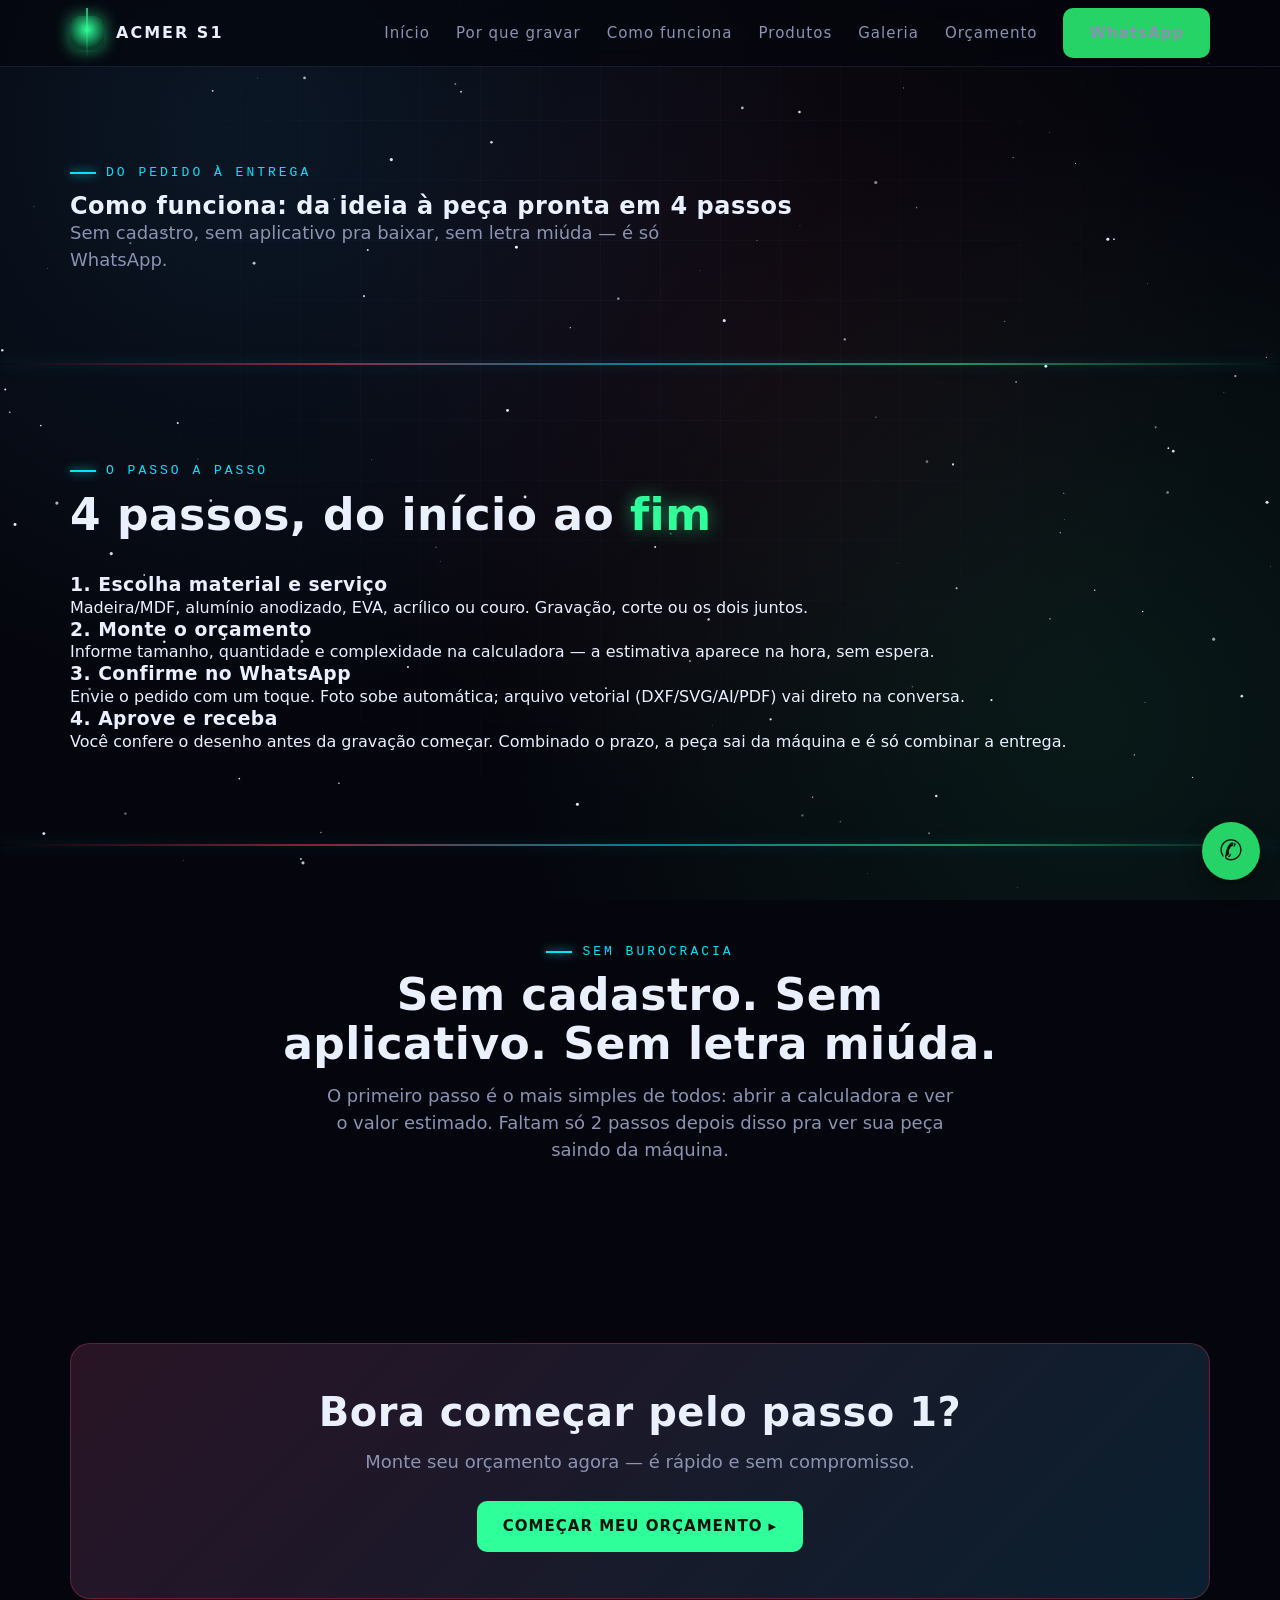
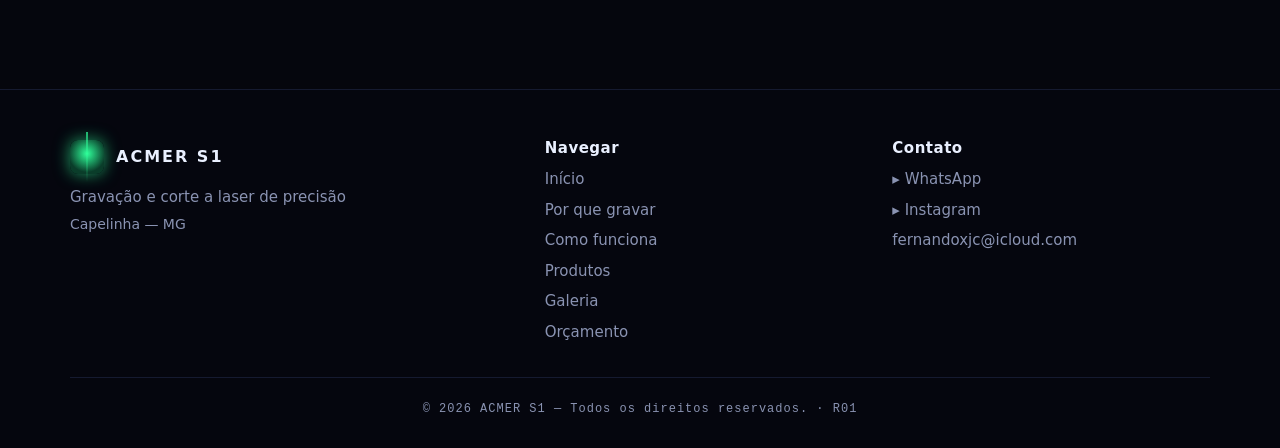
==== como-funciona.html @ 7b345555 "Site laser R01 - site multipagina com copy persuasivo Separa o orcamento (calculadora + formulario +" ====
<!DOCTYPE html>
<html lang="pt-BR">
<head>
  <meta charset="UTF-8">
  <meta name="viewport" content="width=device-width, initial-scale=1.0">

  <meta http-equiv="Content-Security-Policy" content="
    default-src 'self';
    script-src 'self';
    style-src 'self' 'unsafe-inline' https://fonts.googleapis.com;
    font-src 'self' https://fonts.gstatic.com;
    img-src 'self' data: https:;
    connect-src 'self' https://api.imgbb.com;
    form-action 'self' https://wa.me;
    base-uri 'self';
    object-src 'none';
  ">
  <meta name="referrer" content="no-referrer">

  <title>Como funciona o pedido — ACMER S1</title>
  <meta name="description" content="Do material escolhido à peça pronta em 4 passos, tudo pelo WhatsApp: sem cadastro, sem aplicativo pra baixar. Veja como pedir sua gravação a laser.">
  <link rel="canonical" href="https://fdrtech1.github.io/site-laser-acmer/como-funciona.html">

  <link rel="manifest" href="manifest.json">
  <meta name="theme-color" content="#05060d">
  <link rel="apple-touch-icon" href="images/icons/icon-192.png">
  <meta name="apple-mobile-web-app-capable" content="yes">
  <meta name="apple-mobile-web-app-status-bar-style" content="black-translucent">
  <meta name="apple-mobile-web-app-title" content="ACMER S1">

  <link rel="preconnect" href="https://fonts.googleapis.com">
  <link rel="preconnect" href="https://fonts.gstatic.com" crossorigin>
  <link href="https://fonts.googleapis.com/css2?family=Rajdhani:wght@400;600;700&family=Share+Tech+Mono&display=swap" rel="stylesheet">

  <link rel="stylesheet" href="css/styles.css">
</head>
<body>

  <canvas id="space-canvas" aria-hidden="true"></canvas>
  <div class="grid-overlay" aria-hidden="true"></div>

  <header class="nav">
    <div class="container nav-inner">
      <a class="brand" href="index.html">
        <span class="logo-mark" aria-hidden="true"></span>
        <span data-brand>ACMER S1</span>
      </a>
      <nav class="nav-links" aria-label="Menu principal">
        <a href="index.html">Início</a>
        <a href="o-problema.html">Por que gravar</a>
        <a href="como-funciona.html">Como funciona</a>
        <a href="produtos.html">Produtos</a>
        <a href="galeria.html">Galeria</a>
        <a href="orcamento.html">Orçamento</a>
        <a class="btn btn-whats" data-wa-link data-wa-msg="Olá! Vim pelo site e quero um orçamento de gravação a laser.">WhatsApp</a>
      </nav>
      <button class="nav-toggle" aria-label="Abrir menu">☰</button>
    </div>
  </header>

  <!-- ============================ CABEÇALHO DA PÁGINA ============================ -->
  <section class="page-head">
    <div class="container">
      <span class="section-eyebrow reveal">Do pedido à entrega</span>
      <h1 class="reveal">Como funciona: da ideia à peça pronta em 4 passos</h1>
      <p class="lead reveal">Sem cadastro, sem aplicativo pra baixar, sem letra miúda — é só WhatsApp.</p>
    </div>
  </section>

  <div class="beam-divider"></div>

  <!-- ============================ PASSOS ============================ -->
  <section id="passos">
    <div class="container">
      <span class="section-eyebrow reveal">O passo a passo</span>
      <h2 class="section-title reveal">4 passos, do início ao <span class="accent">fim</span></h2>
      <div class="steps" style="margin-top:36px">
        <div class="step reveal">
          <h3>1. Escolha material e serviço</h3>
          <p>Madeira/MDF, alumínio anodizado, EVA, acrílico ou couro. Gravação, corte ou os dois juntos.</p>
        </div>
        <div class="step reveal">
          <h3>2. Monte o orçamento</h3>
          <p>Informe tamanho, quantidade e complexidade na calculadora — a estimativa aparece na hora, sem espera.</p>
        </div>
        <div class="step reveal">
          <h3>3. Confirme no WhatsApp</h3>
          <p>Envie o pedido com um toque. Foto sobe automática; arquivo vetorial (DXF/SVG/AI/PDF) vai direto na conversa.</p>
        </div>
        <div class="step reveal">
          <h3>4. Aprove e receba</h3>
          <p>Você confere o desenho antes da gravação começar. Combinado o prazo, a peça sai da máquina e é só combinar a entrega.</p>
        </div>
      </div>
    </div>
  </section>

  <div class="beam-divider"></div>

  <!-- ============================ SEM ATRITO ============================ -->
  <section id="sem-atrito">
    <div class="container" style="max-width:800px;text-align:center">
      <span class="section-eyebrow reveal" style="justify-content:center">Sem burocracia</span>
      <h2 class="section-title reveal">Sem cadastro. Sem aplicativo. Sem letra miúda.</h2>
      <p class="lead reveal" style="margin:0 auto">O primeiro passo é o mais simples de todos: abrir a calculadora e ver o valor estimado. Faltam só 2 passos depois disso pra ver sua peça saindo da máquina.</p>
    </div>
  </section>

  <!-- ============================ CTA FINAL ============================ -->
  <section id="cta-final">
    <div class="container">
      <div class="lote-hero reveal" style="text-align:center">
        <h2>Bora começar pelo <span class="glow-green">passo 1</span>?</h2>
        <p class="lead" style="margin:14px auto 26px">Monte seu orçamento agora — é rápido e sem compromisso.</p>
        <a class="btn btn-primary" href="orcamento.html#orcamento">COMEÇAR MEU ORÇAMENTO ▸</a>
      </div>
    </div>
  </section>

  <footer>
    <div class="container">
      <div class="foot-grid">
        <div>
          <div class="brand" style="margin-bottom:12px"><span class="logo-mark" aria-hidden="true"></span><span data-brand>ACMER S1</span></div>
          <p style="color:var(--ink-dim);font-size:15px" data-slogan>Gravação e corte a laser de precisão</p>
          <p style="color:var(--ink-dim);font-size:14px;margin-top:6px" data-cidade>Capelinha — MG</p>
        </div>
        <div>
          <h3 style="font-size:15px;margin-bottom:8px">Navegar</h3>
          <a href="index.html">Início</a><a href="o-problema.html">Por que gravar</a><a href="como-funciona.html">Como funciona</a><a href="produtos.html">Produtos</a><a href="galeria.html">Galeria</a><a href="orcamento.html">Orçamento</a>
        </div>
        <div>
          <h3 style="font-size:15px;margin-bottom:8px">Contato</h3>
          <a data-wa-link data-wa-msg="Olá! Vim pelo site.">▸ WhatsApp</a>
          <a data-insta>▸ Instagram</a>
          <a data-email></a>
        </div>
      </div>
      <div class="foot-bottom">© <span data-ano>2026</span> <span data-brand>ACMER S1</span> — Todos os direitos reservados. · R01</div>
    </div>
  </footer>

  <a class="fab-whats" data-wa-link data-wa-msg="Olá! Vim pelo site e quero um orçamento." aria-label="Falar no WhatsApp">✆</a>

  <div class="pwa-toast" id="pwa-toast">
    <span>📲 Instale o app da <b data-brand>ACMER S1</b> no seu celular.</span>
    <button id="pwa-install">Instalar</button>
    <button class="x" id="pwa-close" aria-label="Fechar">✕</button>
  </div>

  <script src="js/config.js"></script>
  <script src="js/effects.js"></script>
  <script src="js/nav.js"></script>
  <script src="js/tilt3d.js"></script>
  <script src="js/main.js"></script>
</body>
</html>
---- css/styles.css ----
/* =============================================================================
   STYLES.CSS — TEMA LASER SCI-FI (100% original, sem marcas de terceiros)
   Paleta: espaço sideral escuro + glow verde/vermelho/azul laser.
   Todas as animações respeitam prefers-reduced-motion (ver fim do arquivo).
   ============================================================================= */

/* ---------- VARIÁVEIS DE COR (edite aqui pra recolorir o site todo) ---------- */
:root {
  --bg-deep: #05060d;         /* fundo espaço profundo */
  --bg-panel: #0b0f1e;        /* painéis/cards */
  --bg-panel-2: #10152a;      /* cards hover */
  --laser-green: #2fff9a;     /* verde laser */
  --laser-red: #ff3b5c;       /* vermelho laser */
  --laser-blue: #3fa9ff;      /* azul laser */
  --laser-cyan: #00e5ff;      /* ciano */
  --ink: #eaf0ff;             /* texto principal */
  --ink-dim: #8a93b2;         /* texto secundário */
  --line: rgba(120,150,255,.14);
  --radius: 14px;
  --maxw: 1180px;
  --font-mono: "Share Tech Mono", ui-monospace, "SFMono-Regular", Menlo, monospace;
  --font-body: "Rajdhani", system-ui, -apple-system, Segoe UI, Roboto, sans-serif;
}

/* ---------- RESET BÁSICO ---------- */
*, *::before, *::after { box-sizing: border-box; margin: 0; padding: 0; }
html { scroll-behavior: smooth; }
body {
  font-family: var(--font-body);
  background: var(--bg-deep);
  color: var(--ink);
  line-height: 1.5;
  overflow-x: hidden;
  -webkit-font-smoothing: antialiased;
}
a { color: inherit; text-decoration: none; }
img { max-width: 100%; display: block; }
button { font-family: inherit; cursor: pointer; }

/* ---------- FUNDO ESPACIAL FIXO (canvas de partículas fica atrás) ---------- */
#space-canvas {
  position: fixed; inset: 0; z-index: -2;
  width: 100%; height: 100%;
  background:
    radial-gradient(circle at 20% 15%, rgba(63,169,255,.10), transparent 45%),
    radial-gradient(circle at 85% 80%, rgba(47,255,154,.08), transparent 45%),
    radial-gradient(circle at 60% 40%, rgba(255,59,92,.06), transparent 50%),
    var(--bg-deep);
}
/* grade sutil de "energia" sobre o fundo */
.grid-overlay {
  position: fixed; inset: 0; z-index: -1; pointer-events: none;
  background-image:
    linear-gradient(rgba(120,150,255,.045) 1px, transparent 1px),
    linear-gradient(90deg, rgba(120,150,255,.045) 1px, transparent 1px);
  background-size: 60px 60px;
  mask-image: radial-gradient(circle at 50% 30%, black, transparent 85%);
}

/* ---------- LAYOUT ---------- */
.container { max-width: var(--maxw); margin: 0 auto; padding: 0 20px; }
section { padding: 90px 0; position: relative; }
.section-eyebrow {
  font-family: var(--font-mono); font-size: 13px; letter-spacing: 3px;
  color: var(--laser-cyan); text-transform: uppercase; margin-bottom: 10px;
  display: inline-flex; align-items: center; gap: 10px;
}
.section-eyebrow::before { content: ""; width: 26px; height: 2px; background: var(--laser-cyan); box-shadow: 0 0 10px var(--laser-cyan); }
h1, h2, h3 { font-weight: 700; letter-spacing: .5px; line-height: 1.1; }
h2.section-title { font-size: clamp(28px, 4vw, 44px); margin-bottom: 14px; }
.section-title .accent { color: var(--laser-green); text-shadow: 0 0 18px rgba(47,255,154,.5); }
.lead { color: var(--ink-dim); max-width: 640px; font-size: 18px; }

/* feixe divisor de seções */
.beam-divider {
  height: 2px; width: 100%;
  background: linear-gradient(90deg, transparent, var(--laser-red), var(--laser-cyan), var(--laser-green), transparent);
  box-shadow: 0 0 14px rgba(0,229,255,.5);
  opacity: .55;
}

/* ---------- HEADER / NAV ---------- */
header.nav {
  position: sticky; top: 0; z-index: 50;
  backdrop-filter: blur(10px);
  background: rgba(5,6,13,.72);
  border-bottom: 1px solid var(--line);
}
.nav-inner { display: flex; align-items: center; justify-content: space-between; height: 66px; }
.brand { display: flex; align-items: center; gap: 12px; font-weight: 700; letter-spacing: 2px; }
.brand .logo-mark {
  width: 34px; height: 34px; border-radius: 8px; position: relative;
  background: radial-gradient(circle at 50% 40%, var(--laser-green), #0a3d2a 70%);
  box-shadow: 0 0 16px rgba(47,255,154,.6);
}
.brand .logo-mark::after {
  content: ""; position: absolute; left: 50%; top: -8px; width: 2px; height: 50px;
  transform: translateX(-50%);
  background: linear-gradient(var(--laser-green), transparent);
  opacity: .7;
}
.nav-links { display: flex; gap: 26px; align-items: center; }
.nav-links a { color: var(--ink-dim); font-size: 15px; letter-spacing: 1px; transition: color .2s; }
.nav-links a:hover { color: var(--laser-green); }
.nav-toggle { display: none; background: none; border: 1px solid var(--line); color: var(--ink); width: 42px; height: 38px; border-radius: 8px; font-size: 20px; }

/* ---------- BOTÕES COM PULSO DE LUZ ---------- */
.btn {
  display: inline-flex; align-items: center; gap: 10px; justify-content: center;
  font-weight: 700; letter-spacing: 1px; font-size: 15px;
  padding: 14px 26px; border: none; border-radius: 10px; position: relative;
  transition: transform .15s ease, box-shadow .25s ease;
}
.btn:active { transform: scale(.97); }
.btn-primary { background: var(--laser-green); color: #04120b; box-shadow: 0 0 0 rgba(47,255,154,.6); animation: pulseGreen 2.6s infinite; }
.btn-primary:hover { box-shadow: 0 0 28px rgba(47,255,154,.8); }
.btn-whats { background: #25d366; color: #04120b; box-shadow: 0 0 0 rgba(37,211,102,.6); animation: pulseWhats 2.6s infinite; }
.btn-whats:hover { box-shadow: 0 0 28px rgba(37,211,102,.85); }
.btn-ghost { background: transparent; color: var(--ink); border: 1px solid var(--line); }
.btn-ghost:hover { border-color: var(--laser-cyan); color: var(--laser-cyan); box-shadow: 0 0 18px rgba(0,229,255,.3); }

@keyframes pulseGreen { 0%,100% { box-shadow: 0 0 0 rgba(47,255,154,.0);} 50% { box-shadow: 0 0 22px rgba(47,255,154,.55);} }
@keyframes pulseWhats { 0%,100% { box-shadow: 0 0 0 rgba(37,211,102,.0);} 50% { box-shadow: 0 0 22px rgba(37,211,102,.6);} }

/* ---------- HERO ---------- */
.hero { min-height: 92vh; display: flex; align-items: center; position: relative; overflow: hidden; padding-top: 40px; }
.hero-grid { display: grid; grid-template-columns: 1.15fr .85fr; gap: 50px; align-items: center; }
.hero h1 { font-size: clamp(38px, 6.4vw, 74px); }
.hero h1 .glow-green { color: var(--laser-green); text-shadow: 0 0 30px rgba(47,255,154,.55); }
.hero h1 .glow-red { color: var(--laser-red); text-shadow: 0 0 30px rgba(255,59,92,.5); }
.hero p.lead { margin: 22px 0 30px; }
.hero-cta { display: flex; gap: 16px; flex-wrap: wrap; }
.hero-specs { display: flex; gap: 26px; margin-top: 40px; flex-wrap: wrap; }
.spec { font-family: var(--font-mono); }
.spec .v { font-size: 22px; color: var(--laser-cyan); text-shadow: 0 0 12px rgba(0,229,255,.4); }
.spec .l { font-size: 12px; color: var(--ink-dim); letter-spacing: 1px; }

/* moldura do visual do hero */
.hero-visual {
  position: relative; aspect-ratio: 1/1; border-radius: 20px; overflow: hidden;
  border: 1px solid var(--line);
  background: linear-gradient(145deg, #0a1024, #060810);
  box-shadow: 0 0 60px rgba(63,169,255,.12), inset 0 0 60px rgba(0,0,0,.6);
}
.hero-visual img { width: 100%; height: 100%; object-fit: cover; opacity: .9; }
.hero-visual .scanner {
  position: absolute; left: 0; right: 0; height: 3px;
  background: linear-gradient(90deg, transparent, var(--laser-red), transparent);
  box-shadow: 0 0 18px var(--laser-red);
  animation: scan 3.4s ease-in-out infinite;
}
@keyframes scan { 0%,100% { top: 6%; } 50% { top: 94%; } }

/* ---------- CARDS GENÉRICOS ---------- */
.grid { display: grid; gap: 22px; }
.grid-3 { grid-template-columns: repeat(3, 1fr); }
.grid-4 { grid-template-columns: repeat(4, 1fr); }
.card {
  background: var(--bg-panel); border: 1px solid var(--line); border-radius: var(--radius);
  padding: 22px; transition: transform .2s, border-color .2s, box-shadow .2s;
  position: relative; overflow: hidden;
}
.card:hover { transform: translateY(-4px); border-color: rgba(47,255,154,.4); box-shadow: 0 12px 34px rgba(0,0,0,.5), 0 0 22px rgba(47,255,154,.12); }
.card .card-ico { font-size: 26px; margin-bottom: 12px; }
.card h3 { font-size: 19px; margin-bottom: 8px; }
.card p { color: var(--ink-dim); font-size: 15px; }

/* ---------- CATÁLOGO ---------- */
.produto {
  background: var(--bg-panel); border: 1px solid var(--line); border-radius: var(--radius);
  overflow: hidden; display: flex; flex-direction: column; transition: transform .2s, box-shadow .2s, border-color .2s;
}
.produto:hover { transform: translateY(-5px); border-color: rgba(0,229,255,.4); box-shadow: 0 14px 40px rgba(0,0,0,.55), 0 0 24px rgba(0,229,255,.12); }
.produto .thumb { aspect-ratio: 4/3; overflow: hidden; position: relative; }
.produto .thumb img { width: 100%; height: 100%; object-fit: cover; transition: transform .4s; }
.produto:hover .thumb img { transform: scale(1.06); }
.produto .tag-mat {
  position: absolute; top: 10px; left: 10px; font-family: var(--font-mono); font-size: 11px;
  letter-spacing: 1px; padding: 4px 10px; border-radius: 20px; color: var(--laser-cyan);
  background: rgba(5,6,13,.75); border: 1px solid rgba(0,229,255,.35);
}
.produto .body { padding: 18px; display: flex; flex-direction: column; gap: 8px; flex: 1; }
.produto h3 { font-size: 18px; }
.produto .desc { color: var(--ink-dim); font-size: 14px; flex: 1; }
.produto .preco { font-family: var(--font-mono); color: var(--laser-green); font-size: 20px; margin-top: 6px; }
.produto .preco small { color: var(--ink-dim); font-size: 12px; display: block; font-family: var(--font-body); }

/* ---------- GALERIA ---------- */
.galeria { display: grid; grid-template-columns: repeat(3, 1fr); gap: 16px; }
.galeria .g-item { position: relative; border-radius: 12px; overflow: hidden; cursor: pointer; border: 1px solid var(--line); aspect-ratio: 4/3; }
.galeria .g-item img { width: 100%; height: 100%; object-fit: cover; transition: transform .4s; }
.galeria .g-item:hover img { transform: scale(1.08); }
.galeria .g-cap {
  position: absolute; inset: auto 0 0 0; padding: 14px 12px 10px;
  background: linear-gradient(transparent, rgba(5,6,13,.9));
  font-size: 13px; opacity: 0; transform: translateY(8px); transition: .25s;
}
.galeria .g-item:hover .g-cap { opacity: 1; transform: translateY(0); }
.galeria .g-cap .mat { color: var(--laser-cyan); font-family: var(--font-mono); font-size: 11px; letter-spacing: 1px; }

/* lightbox */
.lightbox { position: fixed; inset: 0; z-index: 100; background: rgba(3,4,10,.94); display: none; align-items: center; justify-content: center; padding: 20px; }
.lightbox.open { display: flex; }
.lightbox img { max-width: 90vw; max-height: 78vh; border-radius: 10px; border: 1px solid var(--line); box-shadow: 0 0 40px rgba(0,229,255,.25); }
.lightbox .lb-cap { position: absolute; bottom: 30px; left: 0; right: 0; text-align: center; color: var(--ink); }
.lightbox .lb-cap .mat { color: var(--laser-cyan); font-family: var(--font-mono); font-size: 12px; }
.lightbox .lb-close, .lightbox .lb-nav { position: absolute; background: rgba(255,255,255,.08); border: 1px solid var(--line); color: #fff; width: 48px; height: 48px; border-radius: 50%; font-size: 22px; display: flex; align-items: center; justify-content: center; }
.lightbox .lb-close { top: 20px; right: 20px; }
.lightbox .lb-nav.prev { left: 16px; top: 50%; transform: translateY(-50%); }
.lightbox .lb-nav.next { right: 16px; top: 50%; transform: translateY(-50%); }

/* ---------- CALCULADORA ---------- */
.calc-wrap { display: grid; grid-template-columns: 1fr .8fr; gap: 26px; align-items: start; }
.panel { background: var(--bg-panel); border: 1px solid var(--line); border-radius: var(--radius); padding: 26px; }
.field { margin-bottom: 18px; }
.field label { display: block; font-size: 13px; letter-spacing: 1px; color: var(--ink-dim); margin-bottom: 8px; text-transform: uppercase; font-family: var(--font-mono); }
.field input, .field select, .field textarea {
  width: 100%; background: #070a16; border: 1px solid var(--line); color: var(--ink);
  padding: 12px 14px; border-radius: 9px; font-size: 15px; font-family: inherit; transition: border-color .2s, box-shadow .2s;
}
.field input:focus, .field select:focus, .field textarea:focus { outline: none; border-color: var(--laser-green); box-shadow: 0 0 0 3px rgba(47,255,154,.12); }
.field .row2 { display: grid; grid-template-columns: 1fr 1fr; gap: 12px; }
.field-check { display: flex; align-items: center; gap: 10px; }
.field-check input { width: auto; }

/* resultado da calculadora — painel "display de laser" */
.calc-result { position: sticky; top: 84px; }
.result-box {
  background: linear-gradient(160deg, #08122a, #060912); border: 1px solid rgba(47,255,154,.3);
  border-radius: var(--radius); padding: 26px; box-shadow: 0 0 30px rgba(47,255,154,.1);
}
.result-box .r-label { font-family: var(--font-mono); font-size: 12px; letter-spacing: 2px; color: var(--ink-dim); }
.result-box .r-price { font-size: 40px; font-weight: 700; color: var(--laser-green); text-shadow: 0 0 22px rgba(47,255,154,.5); margin: 6px 0; font-family: var(--font-mono); }
.result-box .r-range { color: var(--ink-dim); font-size: 14px; }
.result-breakdown { margin-top: 18px; border-top: 1px solid var(--line); padding-top: 16px; font-size: 14px; }
.result-breakdown .rb { display: flex; justify-content: space-between; padding: 5px 0; color: var(--ink-dim); }
.result-breakdown .rb b { color: var(--ink); font-family: var(--font-mono); }
.badge-lote { display: inline-block; margin-top: 10px; font-family: var(--font-mono); font-size: 12px; color: var(--laser-cyan); background: rgba(0,229,255,.08); border: 1px solid rgba(0,229,255,.3); padding: 4px 10px; border-radius: 20px; }

/* ---------- SEÇÃO PEDIDOS EM LOTE (destaque) ---------- */
.lote-hero {
  background: linear-gradient(135deg, rgba(255,59,92,.12), rgba(0,229,255,.08)), var(--bg-panel);
  border: 1px solid rgba(255,59,92,.3); border-radius: 20px; padding: 46px;
  position: relative; overflow: hidden; text-align: center;
}
.lote-hero h2 { font-size: clamp(26px, 4vw, 40px); margin-bottom: 12px; }
.lote-hero .glow-red { color: var(--laser-red); text-shadow: 0 0 24px rgba(255,59,92,.5); }
.lote-feats { display: flex; gap: 30px; justify-content: center; flex-wrap: wrap; margin: 26px 0 30px; }
.lote-feats .lf { font-family: var(--font-mono); }
.lote-feats .lf .v { font-size: 26px; color: var(--laser-green); }
.lote-feats .lf .l { font-size: 12px; color: var(--ink-dim); }

/* ---------- FORMULÁRIO / UPLOAD ---------- */
.dropzone {
  border: 2px dashed var(--line); border-radius: 12px; padding: 26px; text-align: center;
  color: var(--ink-dim); transition: border-color .2s, background .2s; cursor: pointer;
}
.dropzone.drag { border-color: var(--laser-green); background: rgba(47,255,154,.05); }
.dropzone .preview { max-height: 140px; margin: 10px auto 0; border-radius: 8px; }
.dropzone .status { font-family: var(--font-mono); font-size: 12px; margin-top: 8px; }
.msg-err { color: var(--laser-red); font-size: 13px; margin-top: 6px; }
.msg-ok { color: var(--laser-green); font-size: 13px; margin-top: 6px; }
.hint { font-size: 13px; color: var(--ink-dim); background: rgba(0,229,255,.05); border: 1px solid rgba(0,229,255,.18); border-radius: 10px; padding: 12px 14px; margin: 14px 0; }
.hint b { color: var(--laser-cyan); }

/* ---------- FAQ / DEPOIMENTOS ---------- */
.faq-item { border-bottom: 1px solid var(--line); }
.faq-q { width: 100%; text-align: left; background: none; border: none; color: var(--ink); font-size: 17px; font-weight: 600; padding: 18px 0; display: flex; justify-content: space-between; gap: 12px; }
.faq-q .plus { color: var(--laser-green); transition: transform .2s; }
.faq-item.open .faq-q .plus { transform: rotate(45deg); }
.faq-a { max-height: 0; overflow: hidden; transition: max-height .3s ease; color: var(--ink-dim); font-size: 15px; }
.faq-item.open .faq-a { max-height: 320px; padding-bottom: 18px; }
.depo { display: grid; grid-template-columns: repeat(3, 1fr); gap: 20px; }
.depo .card p { color: var(--ink); font-style: italic; }
.depo .card .who { color: var(--laser-cyan); font-family: var(--font-mono); font-size: 13px; margin-top: 12px; }

/* ---------- SOBRE ---------- */
.sobre-grid { display: grid; grid-template-columns: .8fr 1.2fr; gap: 40px; align-items: center; }
.sobre-photo { border-radius: 16px; overflow: hidden; border: 1px solid var(--line); box-shadow: 0 0 40px rgba(63,169,255,.12); }

/* ---------- FOOTER ---------- */
footer { border-top: 1px solid var(--line); padding: 50px 0 30px; background: rgba(6,8,16,.6); }
.foot-grid { display: grid; grid-template-columns: 1.4fr 1fr 1fr; gap: 30px; margin-bottom: 30px; }
.foot-grid a { color: var(--ink-dim); font-size: 15px; display: block; padding: 4px 0; }
.foot-grid a:hover { color: var(--laser-green); }
.foot-bottom { text-align: center; color: var(--ink-dim); font-family: var(--font-mono); font-size: 12px; letter-spacing: 1px; border-top: 1px solid var(--line); padding-top: 22px; }

/* ---------- REVEAL NO SCROLL ("corte a laser" revela o conteúdo) ---------- */
.reveal { opacity: 0; transform: translateY(28px); transition: opacity .7s ease, transform .7s ease; }
.reveal.visible { opacity: 1; transform: translateY(0); }
/* variante que revela como se um laser cortasse (clip) */
.reveal-cut { clip-path: inset(0 100% 0 0); transition: clip-path .9s cubic-bezier(.2,.8,.2,1), opacity .5s; opacity: .4; }
.reveal-cut.visible { clip-path: inset(0 0 0 0); opacity: 1; }

/* botão flutuante WhatsApp */
.fab-whats {
  position: fixed; right: 20px; bottom: 20px; z-index: 60; width: 58px; height: 58px; border-radius: 50%;
  background: #25d366; color: #04120b; display: flex; align-items: center; justify-content: center;
  font-size: 28px; box-shadow: 0 6px 20px rgba(0,0,0,.4); animation: pulseWhats 2.6s infinite;
}

/* toast de PWA / avisos */
.pwa-toast { position: fixed; left: 50%; bottom: 24px; transform: translateX(-50%); z-index: 80;
  background: var(--bg-panel-2); border: 1px solid rgba(47,255,154,.4); border-radius: 12px; padding: 14px 18px;
  display: none; align-items: center; gap: 14px; box-shadow: 0 10px 30px rgba(0,0,0,.5); max-width: 92vw; }
.pwa-toast.show { display: flex; }
.pwa-toast button { background: var(--laser-green); color: #04120b; border: none; padding: 8px 14px; border-radius: 8px; font-weight: 700; }
.pwa-toast .x { background: none; color: var(--ink-dim); border: none; font-size: 18px; }

/* ---------- RESPONSIVO ---------- */
@media (max-width: 900px) {
  .hero-grid, .calc-wrap, .sobre-grid { grid-template-columns: 1fr; }
  .grid-3, .grid-4, .galeria, .depo { grid-template-columns: repeat(2, 1fr); }
  .nav-links { display: none; position: absolute; top: 66px; left: 0; right: 0; flex-direction: column; background: rgba(5,6,13,.97); padding: 20px; border-bottom: 1px solid var(--line); }
  .nav-links.open { display: flex; }
  .nav-toggle { display: block; }
  .calc-result { position: static; }
  .hero-visual { max-width: 420px; margin: 0 auto; }
}
@media (max-width: 560px) {
  .grid-3, .grid-4, .galeria, .depo { grid-template-columns: 1fr; }
  section { padding: 60px 0; }
  .lote-hero { padding: 30px 20px; }
}

/* =============================================================================
   ACESSIBILIDADE — RESPEITA prefers-reduced-motion
   Se o usuário pede menos movimento, desligamos animações/scanner/pulsos.
   ============================================================================= */
@media (prefers-reduced-motion: reduce) {
  html { scroll-behavior: auto; }
  *, *::before, *::after {
    animation-duration: .001ms !important; animation-iteration-count: 1 !important;
    transition-duration: .001ms !important;
  }
  .hero-visual .scanner { display: none; }
  .reveal, .reveal-cut { opacity: 1 !important; transform: none !important; clip-path: none !important; }
}
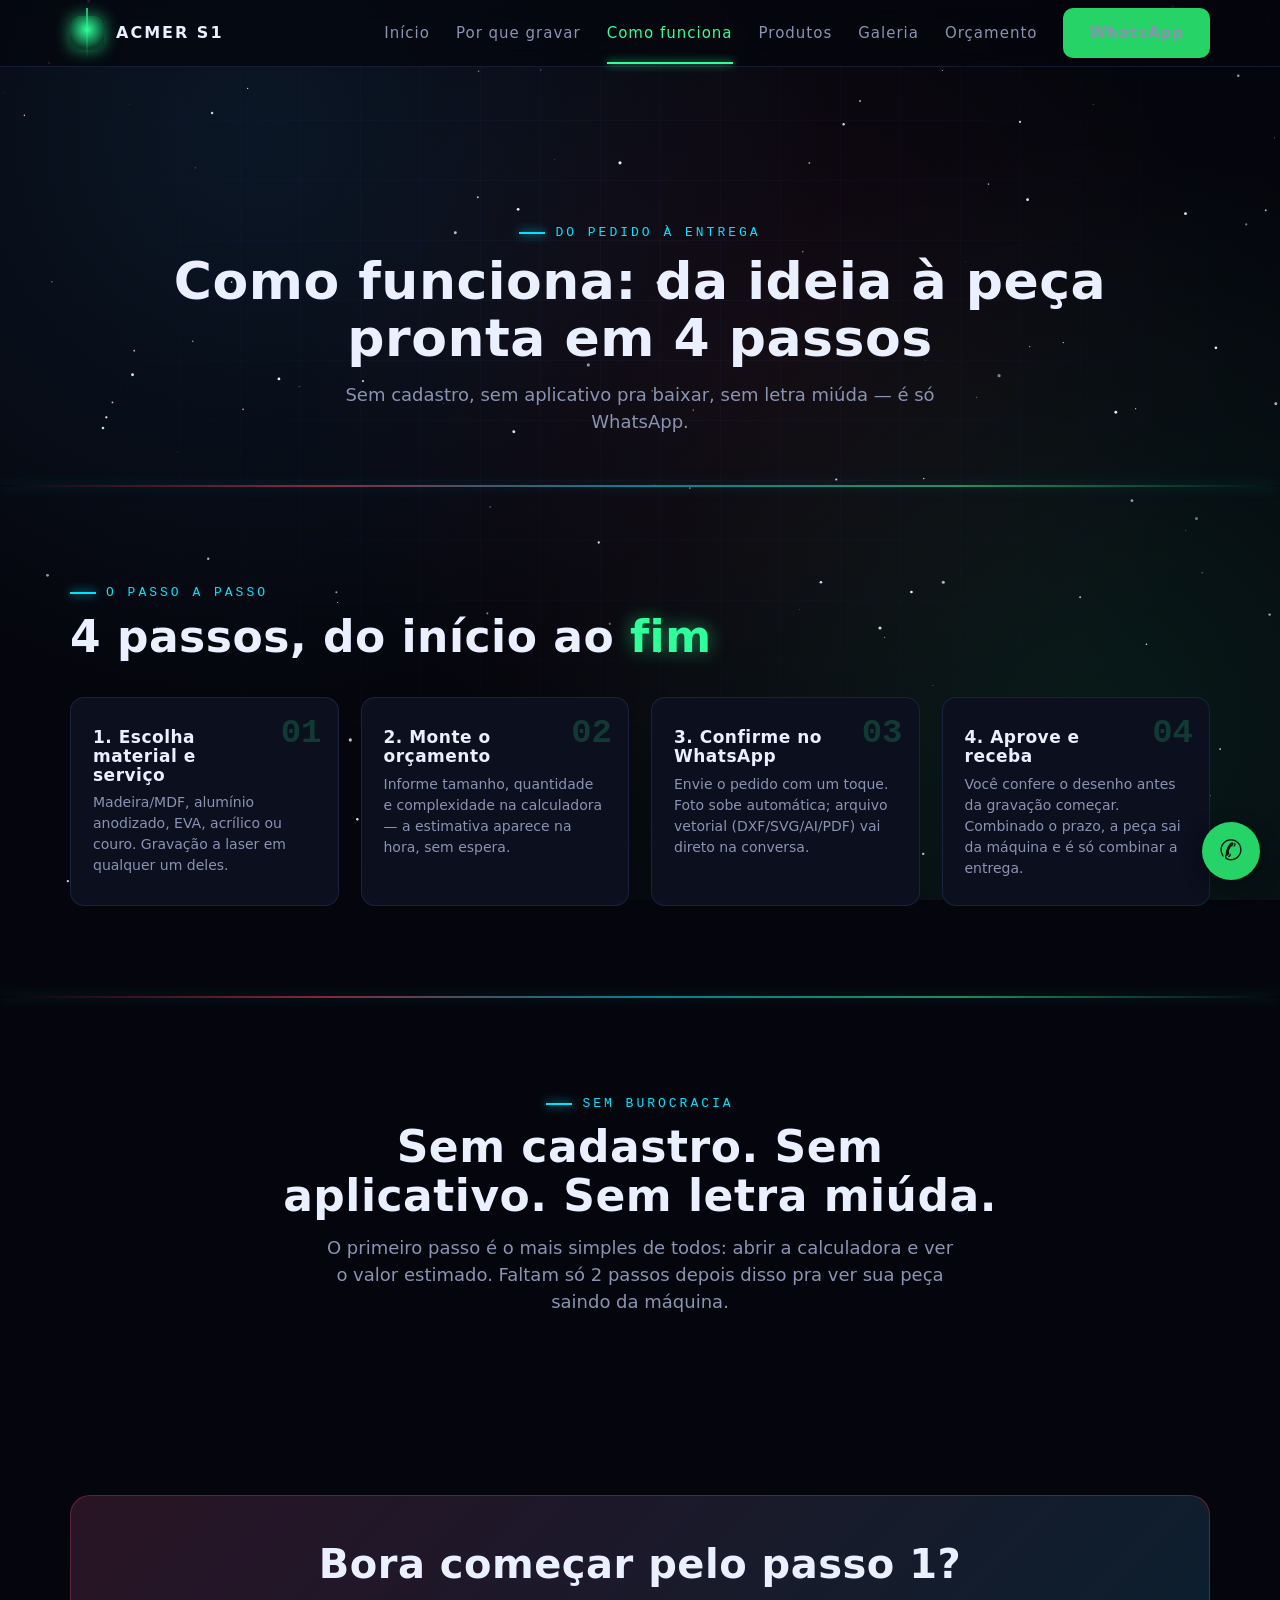
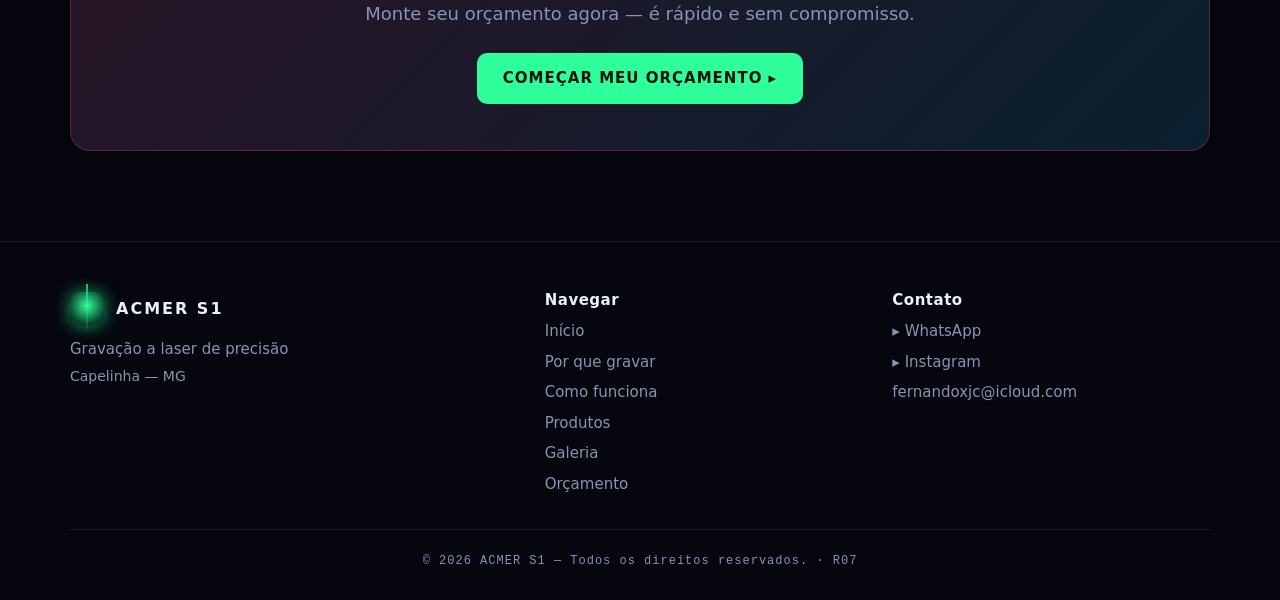
==== commit 34f480a7: "Site laser R07 - remove "corte" do site (maquina so grava) + corrige overlay no passo 1 A ACMER S1 e" ====
--- a/como-funciona.html
+++ b/como-funciona.html
@@ -77,7 +77,7 @@
       <div class="steps" style="margin-top:36px">
         <div class="step reveal">
           <h3>1. Escolha material e serviço</h3>
-          <p>Madeira/MDF, alumínio anodizado, EVA, acrílico ou couro. Gravação, corte ou os dois juntos.</p>
+          <p>Madeira/MDF, alumínio anodizado, EVA, acrílico ou couro. Gravação a laser em qualquer um deles.</p>
         </div>
         <div class="step reveal">
           <h3>2. Monte o orçamento</h3>
@@ -122,7 +122,7 @@
       <div class="foot-grid">
         <div>
           <div class="brand" style="margin-bottom:12px"><span class="logo-mark" aria-hidden="true"></span><span data-brand>ACMER S1</span></div>
-          <p style="color:var(--ink-dim);font-size:15px" data-slogan>Gravação e corte a laser de precisão</p>
+          <p style="color:var(--ink-dim);font-size:15px" data-slogan>Gravação a laser de precisão</p>
           <p style="color:var(--ink-dim);font-size:14px;margin-top:6px" data-cidade>Capelinha — MG</p>
         </div>
         <div>
@@ -136,7 +136,7 @@
           <a data-email></a>
         </div>
       </div>
-      <div class="foot-bottom">© <span data-ano>2026</span> <span data-brand>ACMER S1</span> — Todos os direitos reservados. · R01</div>
+      <div class="foot-bottom">© <span data-ano>2026</span> <span data-brand>ACMER S1</span> — Todos os direitos reservados. · R07</div>
     </div>
   </footer>
 
--- a/css/styles.css
+++ b/css/styles.css
@@ -35,6 +35,7 @@
 }
 a { color: inherit; text-decoration: none; }
 img { max-width: 100%; display: block; }
+picture { display: block; width: 100%; height: 100%; }
 button { font-family: inherit; cursor: pointer; }
 
 /* ---------- FUNDO ESPACIAL FIXO (canvas de partículas fica atrás) ---------- */
@@ -288,9 +289,14 @@
 /* ---------- REVEAL NO SCROLL ("corte a laser" revela o conteúdo) ---------- */
 .reveal { opacity: 0; transform: translateY(28px); transition: opacity .7s ease, transform .7s ease; }
 .reveal.visible { opacity: 1; transform: translateY(0); }
-/* variante que revela como se um laser cortasse (clip) */
-.reveal-cut { clip-path: inset(0 100% 0 0); transition: clip-path .9s cubic-bezier(.2,.8,.2,1), opacity .5s; opacity: .4; }
-.reveal-cut.visible { clip-path: inset(0 0 0 0); opacity: 1; }
+/* variante que revela como se um laser cortasse (clip). O clip-path fica num
+   wrapper interno (.cut-mask) — se ficasse no próprio elemento observado, a
+   área clicada a 0px faz o IntersectionObserver nunca reportar interseção
+   (o navegador considera a geometria já recortada), e o reveal nunca dispara. */
+.reveal-cut { opacity: .4; transition: opacity .5s; }
+.reveal-cut.visible { opacity: 1; }
+.reveal-cut .cut-mask { width: 100%; height: 100%; clip-path: inset(0 100% 0 0); transition: clip-path .9s cubic-bezier(.2,.8,.2,1); }
+.reveal-cut.visible .cut-mask { clip-path: inset(0 0 0 0); }
 
 /* botão flutuante WhatsApp */
 .fab-whats {
@@ -306,6 +312,56 @@
 .pwa-toast.show { display: flex; }
 .pwa-toast button { background: var(--laser-green); color: #04120b; border: none; padding: 8px 14px; border-radius: 8px; font-weight: 700; }
 .pwa-toast .x { background: none; color: var(--ink-dim); border: none; font-size: 18px; }
+
+/* ---------- NAV — link ativo (site multi-página) ---------- */
+.nav-links a.active { color: var(--laser-green); position: relative; }
+.nav-links a.active::after {
+  content: ""; position: absolute; left: 0; right: 0; bottom: -20px; height: 2px;
+  background: var(--laser-green); box-shadow: 0 0 8px var(--laser-green);
+}
+@media (max-width: 900px) { .nav-links a.active::after { display: none; } }
+
+/* ---------- CABEÇALHO DE SUBPÁGINA ---------- */
+.page-head { padding: 150px 0 50px; text-align: center; }
+.page-head .section-eyebrow { justify-content: center; }
+.page-head h1 { font-size: clamp(30px, 5vw, 52px); margin-bottom: 14px; }
+.page-head .lead { margin: 0 auto; max-width: 620px; }
+.breadcrumb { font-family: var(--font-mono); font-size: 12px; color: var(--ink-dim); letter-spacing: 1px; margin-top: 18px; }
+.breadcrumb a { color: var(--laser-cyan); }
+.breadcrumb a:hover { text-decoration: underline; }
+
+/* ---------- TILT 3D (cards seguem o mouse) ---------- */
+.tilt-3d { transition: transform .12s ease-out, box-shadow .2s; }
+.tilt-3d.tilt-active { transition: transform .05s linear; }
+
+/* ---------- CANVAS 3D — PLAQUINHA GRAVADA ---------- */
+.plaque3d-wrap { display: flex; flex-direction: column; align-items: center; gap: 10px; margin: 10px auto 0; touch-action: none; }
+#plaque3d-canvas { touch-action: none; cursor: grab; filter: drop-shadow(0 10px 30px rgba(0,0,0,.5)); }
+#plaque3d-canvas:active { cursor: grabbing; }
+.plaque3d-hint { font-family: var(--font-mono); font-size: 11px; letter-spacing: 1.5px; color: var(--ink-dim); text-transform: uppercase; }
+
+/* ---------- PASSOS NUMERADOS (como funciona) ---------- */
+.steps { display: grid; grid-template-columns: repeat(4, 1fr); gap: 22px; counter-reset: step; }
+.step { background: var(--bg-panel); border: 1px solid var(--line); border-radius: var(--radius); padding: 26px 22px; position: relative; overflow: hidden; }
+.step::before {
+  counter-increment: step; content: counter(step, decimal-leading-zero);
+  position: absolute; top: 10px; right: 16px; font-family: var(--font-mono);
+  font-size: 34px; color: rgba(47,255,154,.18); font-weight: 700;
+}
+.step h3 { font-size: 17px; margin: 4px 0 8px; padding-right: 52px; position: relative; }
+.step p { color: var(--ink-dim); font-size: 14px; position: relative; }
+
+/* ---------- CONTRASTE ANTES / DEPOIS (o problema) ---------- */
+.contrast { display: grid; grid-template-columns: 1fr 1fr; gap: 22px; }
+.contrast .c-box { border-radius: var(--radius); padding: 24px; border: 1px solid var(--line); background: var(--bg-panel); }
+.contrast .c-box.bad { border-color: rgba(255,59,92,.32); }
+.contrast .c-box.good { border-color: rgba(47,255,154,.35); box-shadow: 0 0 24px rgba(47,255,154,.08); }
+.contrast .c-tag { font-family: var(--font-mono); font-size: 12px; letter-spacing: 1.5px; text-transform: uppercase; margin-bottom: 10px; display: inline-block; }
+.contrast .c-box.bad .c-tag { color: var(--laser-red); }
+.contrast .c-box.good .c-tag { color: var(--laser-green); }
+.contrast ul { list-style: none; display: flex; flex-direction: column; gap: 10px; font-size: 15px; color: var(--ink-dim); }
+.contrast ul li::before { content: "— "; color: var(--ink-dim); }
+.contrast .c-box.good ul li::before { content: "▸ "; color: var(--laser-green); }
 
 /* ---------- RESPONSIVO ---------- */
 @media (max-width: 900px) {
@@ -316,11 +372,15 @@
   .nav-toggle { display: block; }
   .calc-result { position: static; }
   .hero-visual { max-width: 420px; margin: 0 auto; }
+  .steps { grid-template-columns: repeat(2, 1fr); }
+  .contrast { grid-template-columns: 1fr; }
+  .page-head { padding: 120px 0 40px; }
 }
 @media (max-width: 560px) {
   .grid-3, .grid-4, .galeria, .depo { grid-template-columns: 1fr; }
   section { padding: 60px 0; }
   .lote-hero { padding: 30px 20px; }
+  .steps { grid-template-columns: 1fr; }
 }
 
 /* =============================================================================
@@ -334,5 +394,8 @@
     transition-duration: .001ms !important;
   }
   .hero-visual .scanner { display: none; }
-  .reveal, .reveal-cut { opacity: 1 !important; transform: none !important; clip-path: none !important; }
-}
+  .reveal, .reveal-cut { opacity: 1 !important; transform: none !important; }
+  .reveal-cut .cut-mask { clip-path: none !important; }
+  .tilt-3d { transform: none !important; }
+  .plaque3d-wrap { display: none; }
+}
